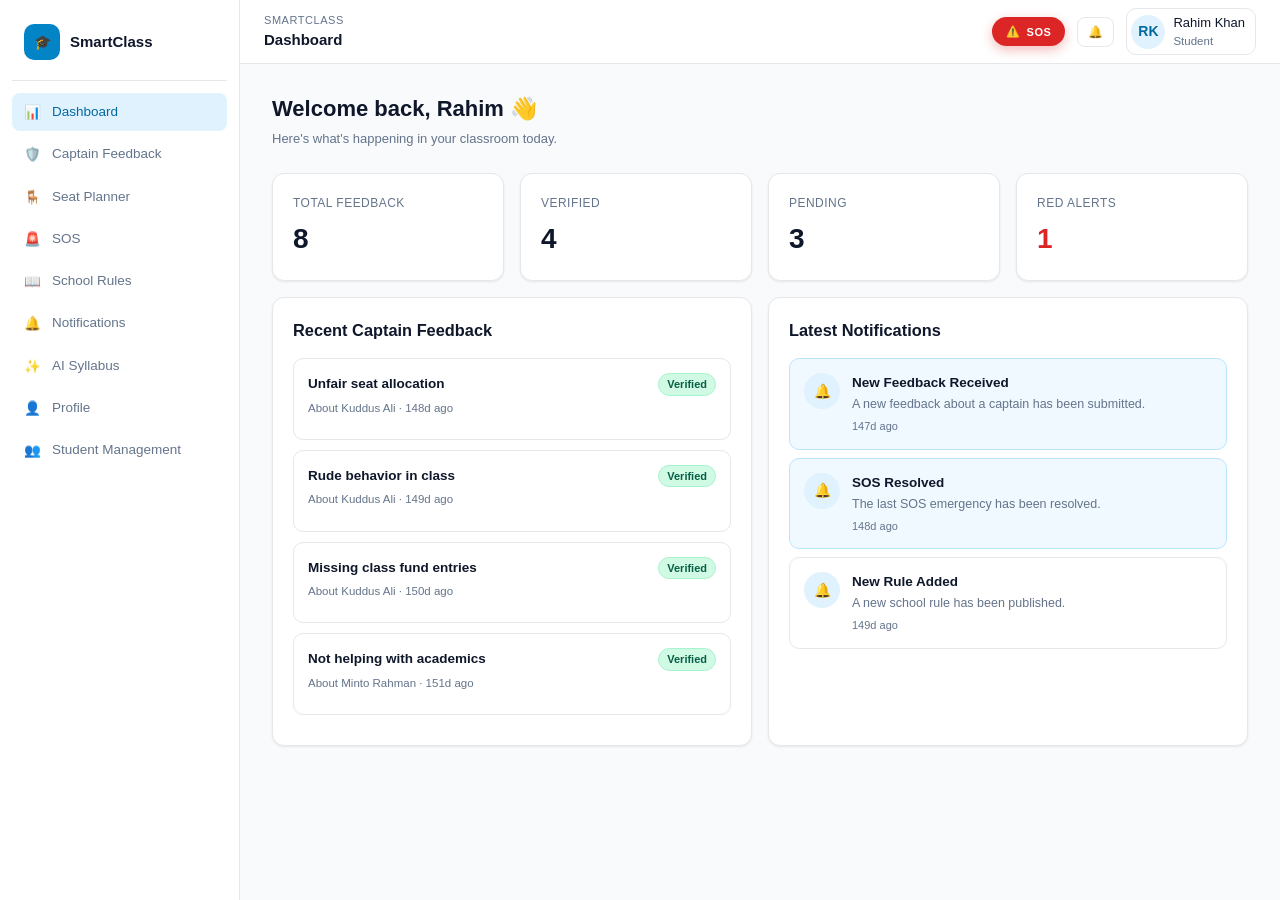
==== static-clone/index.html @ 302255a7 "Changes Co-authored-by: Rakiibb <108585835+Rakiibb@users.noreply.github.com>" ====
<!doctype html>
<html lang="en">
<head>
<meta charset="utf-8" />
<meta name="viewport" content="width=device-width, initial-scale=1" />
<title>Dashboard — SmartClass</title>
<link rel="stylesheet" href="css/style.css" />
</head>
<body>
<div class="app">
  <aside class="sidebar" id="sidebar"></aside>
  <div class="main">
    <header class="navbar" id="navbar"></header>
    <div class="content">
      <div class="page-header">
        <h1>Welcome back, <span id="uname"></span> 👋</h1>
        <p>Here's what's happening in your classroom today.</p>
      </div>

      <div class="grid cols-4 mb-4">
        <div class="card stat-card"><div class="label">Total Feedback</div><div class="value" id="s-total"></div></div>
        <div class="card stat-card"><div class="label">Verified</div><div class="value" id="s-verified"></div></div>
        <div class="card stat-card"><div class="label">Pending</div><div class="value" id="s-pending"></div></div>
        <div class="card stat-card"><div class="label">Red Alerts</div><div class="value" id="s-red" style="color:var(--red);"></div></div>
      </div>

      <div class="grid cols-2">
        <div class="card">
          <h3 class="mb-4">Recent Captain Feedback</h3>
          <div id="recent-fb"></div>
        </div>
        <div class="card">
          <h3 class="mb-4">Latest Notifications</h3>
          <div id="recent-notif"></div>
        </div>
      </div>
    </div>
  </div>
</div>

<script src="js/data.js"></script>
<script src="js/app.js"></script>
<script>
renderLayout("Dashboard");
document.getElementById("uname").textContent = DB.user.name.split(" ")[0];
document.getElementById("s-total").textContent = DB.feedback.length;
document.getElementById("s-verified").textContent = DB.feedback.filter(f => f.status === "Verified").length;
document.getElementById("s-pending").textContent = DB.feedback.filter(f => f.status === "Pending").length;

const verifiedByCap = {};
DB.feedback.filter(f => f.status === "Verified").forEach(f => {
  verifiedByCap[f.captainId] = (verifiedByCap[f.captainId] || 0) + 1;
});
const reds = Object.values(verifiedByCap).filter(n => n >= 3).length;
document.getElementById("s-red").textContent = reds;

document.getElementById("recent-fb").innerHTML = DB.feedback.slice(0,4).map(f => {
  const cap = DB.captains.find(c => c.id === f.captainId)?.name || "Unknown";
  return `<div class="fb-item">
    <div class="row between">
      <h4>${f.title}</h4>
      <span class="badge ${f.status.toLowerCase()}">${f.status}</span>
    </div>
    <div class="meta">About ${cap} · ${timeAgo(f.createdAt)}</div>
  </div>`;
}).join("") || '<p class="text-muted text-sm">No feedback yet.</p>';

document.getElementById("recent-notif").innerHTML = DB.notifications.slice(0,4).map(n => `
  <div class="notif ${n.read ? "" : "unread"}">
    <div class="icon-wrap">🔔</div>
    <div class="body">
      <h4>${n.title}</h4>
      <p>${n.message}</p>
      <div class="time">${timeAgo(n.createdAt)}</div>
    </div>
  </div>
`).join("");
</script>
</body>
</html>
---- static-clone/css/style.css ----
:root {
  --primary: #0284c7;
  --primary-dark: #0369a1;
  --primary-light: #e0f2fe;
  --bg: #f8fafc;
  --card: #ffffff;
  --border: #e5e7eb;
  --text: #0f172a;
  --muted: #64748b;
  --red: #dc2626;
  --amber: #d97706;
  --emerald: #059669;
  --radius: 12px;
  --shadow: 0 1px 3px rgba(0,0,0,.05), 0 1px 2px rgba(0,0,0,.03);
  --shadow-lg: 0 10px 25px -5px rgba(0,0,0,.08), 0 8px 10px -6px rgba(0,0,0,.04);
}

* { box-sizing: border-box; }
html, body { margin: 0; padding: 0; }
body {
  font-family: -apple-system, BlinkMacSystemFont, "Segoe UI", Roboto, "Helvetica Neue", sans-serif;
  color: var(--text);
  background: var(--bg);
  font-size: 14px;
  line-height: 1.5;
}
a { color: inherit; text-decoration: none; }
button { font-family: inherit; cursor: pointer; }
h1,h2,h3,h4 { margin: 0; font-weight: 600; }
p { margin: 0; }

/* App layout */
.app { display: flex; min-height: 100vh; }

/* Sidebar */
.sidebar {
  width: 240px;
  background: #fff;
  border-right: 1px solid var(--border);
  padding: 20px 12px;
  display: flex;
  flex-direction: column;
  gap: 4px;
  position: sticky;
  top: 0;
  height: 100vh;
  overflow-y: auto;
}
.sidebar .brand {
  display: flex; align-items: center; gap: 10px;
  padding: 4px 12px 20px; margin-bottom: 8px;
  border-bottom: 1px solid var(--border);
}
.sidebar .brand-icon {
  width: 36px; height: 36px; border-radius: 10px;
  background: var(--primary); color: #fff;
  display: flex; align-items: center; justify-content: center;
  font-weight: 700;
}
.sidebar .brand-name { font-weight: 600; font-size: 15px; }
.nav-item {
  display: flex; align-items: center; gap: 10px;
  padding: 9px 12px; border-radius: 8px;
  color: var(--muted); font-weight: 500; font-size: 13.5px;
  transition: background .15s, color .15s;
}
.nav-item:hover { background: #f1f5f9; color: var(--text); }
.nav-item.active { background: var(--primary-light); color: var(--primary-dark); }
.nav-item .icon { width: 18px; height: 18px; flex-shrink: 0; }

/* Main */
.main { flex: 1; display: flex; flex-direction: column; min-width: 0; }

/* Navbar */
.navbar {
  height: 64px;
  background: #fff;
  border-bottom: 1px solid var(--border);
  display: flex; align-items: center;
  padding: 0 24px; gap: 16px;
}
.navbar .title { font-weight: 600; font-size: 15px; }
.navbar .subtitle { font-size: 11px; text-transform: uppercase; color: var(--muted); letter-spacing: .05em; }
.navbar .right { margin-left: auto; display: flex; align-items: center; gap: 12px; }
.sos-btn {
  background: var(--red); color: #fff; border: none;
  padding: 8px 14px; border-radius: 999px;
  font-weight: 700; font-size: 11px; text-transform: uppercase; letter-spacing: .05em;
  display: inline-flex; align-items: center; gap: 6px;
  box-shadow: 0 4px 12px rgba(220,38,38,.3);
}
.sos-btn:hover { background: #b91c1c; }
.avatar {
  width: 34px; height: 34px; border-radius: 50%;
  background: var(--primary-light); color: var(--primary-dark);
  display: flex; align-items: center; justify-content: center;
  font-weight: 600;
}

/* Content */
.content { padding: 28px 32px; max-width: 1400px; width: 100%; }
.page-header { margin-bottom: 24px; }
.page-header h1 { font-size: 22px; }
.page-header p { color: var(--muted); margin-top: 4px; font-size: 13px; }

/* Cards & primitives */
.card {
  background: var(--card); border: 1px solid var(--border);
  border-radius: var(--radius); padding: 20px; box-shadow: var(--shadow);
}
.grid { display: grid; gap: 16px; }
.grid.cols-2 { grid-template-columns: repeat(2, 1fr); }
.grid.cols-3 { grid-template-columns: repeat(3, 1fr); }
.grid.cols-4 { grid-template-columns: repeat(4, 1fr); }
@media (max-width: 900px) { .grid.cols-3, .grid.cols-4 { grid-template-columns: repeat(2,1fr); } }
@media (max-width: 600px) { .grid.cols-2, .grid.cols-3, .grid.cols-4 { grid-template-columns: 1fr; } }

.stat-card .label { color: var(--muted); font-size: 12px; text-transform: uppercase; letter-spacing: .04em; }
.stat-card .value { font-size: 28px; font-weight: 700; margin-top: 6px; }
.stat-card .delta { font-size: 12px; color: var(--emerald); margin-top: 4px; }

/* Buttons */
.btn {
  display: inline-flex; align-items: center; gap: 6px;
  padding: 8px 14px; border-radius: 8px; font-weight: 500; font-size: 13px;
  border: 1px solid transparent; background: var(--primary); color: #fff;
}
.btn:hover { background: var(--primary-dark); }
.btn.outline { background: #fff; color: var(--text); border-color: var(--border); }
.btn.outline:hover { background: #f8fafc; }
.btn.ghost { background: transparent; color: var(--muted); }
.btn.danger { background: var(--red); }
.btn.danger:hover { background: #b91c1c; }
.btn.small { padding: 5px 10px; font-size: 12px; }

/* Form */
.field { margin-bottom: 14px; }
.field label { display: block; font-size: 13px; font-weight: 500; margin-bottom: 6px; }
.input, .textarea, .select {
  width: 100%; padding: 8px 12px; border: 1px solid var(--border);
  border-radius: 8px; font-size: 13.5px; background: #fff; font-family: inherit;
}
.input:focus, .textarea:focus, .select:focus {
  outline: none; border-color: var(--primary); box-shadow: 0 0 0 3px rgba(2,132,199,.15);
}
.textarea { resize: vertical; min-height: 100px; }

/* Badges */
.badge {
  display: inline-flex; align-items: center; gap: 4px;
  padding: 2px 8px; border-radius: 999px;
  font-size: 11px; font-weight: 600; border: 1px solid;
}
.badge.pending { background: #fef3c7; color: #92400e; border-color: #fde68a; }
.badge.verified { background: #d1fae5; color: #065f46; border-color: #a7f3d0; }
.badge.rejected { background: #f3f4f6; color: #4b5563; border-color: #e5e7eb; }
.badge.gray { background: #f3f4f6; color: #4b5563; border-color: #e5e7eb; }
.badge.red { background: var(--red); color: #fff; border-color: var(--red); }

/* Captain cards */
.captain-grid { display: grid; grid-template-columns: repeat(3,1fr); gap: 16px; }
@media (max-width: 1000px) { .captain-grid { grid-template-columns: repeat(2,1fr); } }
@media (max-width: 640px) { .captain-grid { grid-template-columns: 1fr; } }
.captain-card {
  background: #fff; border: 1px solid var(--border); border-radius: 16px;
  padding: 20px; box-shadow: var(--shadow); cursor: pointer;
  transition: transform .15s, box-shadow .15s;
  text-align: left;
}
.captain-card:hover { transform: translateY(-2px); box-shadow: var(--shadow-lg); }
.captain-card.tier-warning { border-color: #fde68a; }
.captain-card.tier-high { border-color: #fdba74; }
.captain-card.tier-red { border-color: #fca5a5; animation: pulse-red 1.8s infinite; }
@keyframes pulse-red {
  0%,100% { box-shadow: 0 0 0 0 rgba(220,38,38,.4); }
  50% { box-shadow: 0 0 0 8px rgba(220,38,38,0); }
}
.captain-card .top { display: flex; gap: 12px; align-items: flex-start; }
.captain-card .avatar-lg {
  width: 48px; height: 48px; border-radius: 50%;
  background: var(--primary-light); color: var(--primary-dark);
  display: flex; align-items: center; justify-content: center;
  font-weight: 600; flex-shrink: 0;
}
.captain-card .name { font-weight: 600; font-size: 15px; }
.captain-card .stats {
  display: grid; grid-template-columns: repeat(3,1fr); gap: 8px;
  margin-top: 16px;
}
.captain-card .stat {
  background: #f8fafc; border-radius: 8px; padding: 8px; text-align: center;
}
.captain-card .stat .n { font-size: 18px; font-weight: 700; }
.captain-card .stat .l { font-size: 10px; color: var(--muted); text-transform: uppercase; letter-spacing: .04em; }

/* Dialog */
.dialog-backdrop {
  position: fixed; inset: 0; background: rgba(0,0,0,.5);
  display: none; align-items: center; justify-content: center;
  z-index: 100; padding: 20px;
}
.dialog-backdrop.open { display: flex; }
.dialog {
  background: #fff; border-radius: 16px; box-shadow: var(--shadow-lg);
  max-width: 640px; width: 100%; max-height: 85vh; overflow-y: auto;
  padding: 24px;
}
.dialog-header {
  display: flex; align-items: center; justify-content: space-between;
  margin-bottom: 16px; padding-bottom: 12px; border-bottom: 1px solid var(--border);
}
.dialog-header h2 { font-size: 17px; }
.close-btn {
  background: transparent; border: none; font-size: 20px;
  color: var(--muted); width: 32px; height: 32px; border-radius: 6px;
}
.close-btn:hover { background: #f1f5f9; }

/* Feedback item */
.fb-item {
  border: 1px solid var(--border); border-radius: 10px; padding: 14px;
  margin-bottom: 10px;
}
.fb-item h4 { font-size: 13.5px; }
.fb-item .meta { display: flex; gap: 6px; align-items: center; flex-wrap: wrap; margin: 4px 0 8px; font-size: 11.5px; color: var(--muted); }
.fb-item p { font-size: 13px; color: #374151; }

/* Table */
.table { width: 100%; border-collapse: collapse; font-size: 13px; }
.table th { text-align: left; padding: 10px 12px; background: #f8fafc; color: var(--muted); font-size: 11px; text-transform: uppercase; letter-spacing: .04em; font-weight: 600; border-bottom: 1px solid var(--border); }
.table td { padding: 12px; border-bottom: 1px solid var(--border); }
.table tr:last-child td { border-bottom: none; }

/* Seat planner */
.seat-grid { display: grid; grid-template-columns: repeat(6, 1fr); gap: 8px; max-width: 640px; }
.seat {
  aspect-ratio: 1; border-radius: 8px; background: #f1f5f9;
  display: flex; flex-direction: column; align-items: center; justify-content: center;
  padding: 6px; font-size: 11px; text-align: center;
  border: 2px solid transparent;
}
.seat.occupied { background: var(--primary-light); border-color: var(--primary); }
.seat.captain { background: #fef3c7; border-color: var(--amber); }
.seat .roll { font-weight: 700; font-size: 13px; }

/* Notifications */
.notif { display: flex; gap: 12px; padding: 14px; border-radius: 10px; border: 1px solid var(--border); margin-bottom: 8px; }
.notif.unread { background: #f0f9ff; border-color: #bae6fd; }
.notif .icon-wrap { width: 36px; height: 36px; border-radius: 50%; background: var(--primary-light); color: var(--primary); display: flex; align-items: center; justify-content: center; flex-shrink: 0; }
.notif .body h4 { font-size: 13.5px; }
.notif .body p { color: var(--muted); font-size: 12.5px; margin-top: 2px; }
.notif .time { font-size: 11px; color: var(--muted); margin-top: 4px; }

/* Toast */
.toast {
  position: fixed; bottom: 24px; right: 24px;
  background: #0f172a; color: #fff; padding: 12px 18px; border-radius: 8px;
  box-shadow: var(--shadow-lg); font-size: 13px; z-index: 200;
  animation: slidein .2s;
}
@keyframes slidein { from { transform: translateY(20px); opacity: 0; } }

/* Utilities */
.row { display: flex; align-items: center; gap: 12px; }
.between { justify-content: space-between; }
.mt-4 { margin-top: 16px; } .mt-6 { margin-top: 24px; }
.mb-2 { margin-bottom: 8px; } .mb-4 { margin-bottom: 16px; }
.text-muted { color: var(--muted); }
.text-sm { font-size: 12.5px; }
.text-xs { font-size: 11.5px; }
.hidden { display: none !important; }
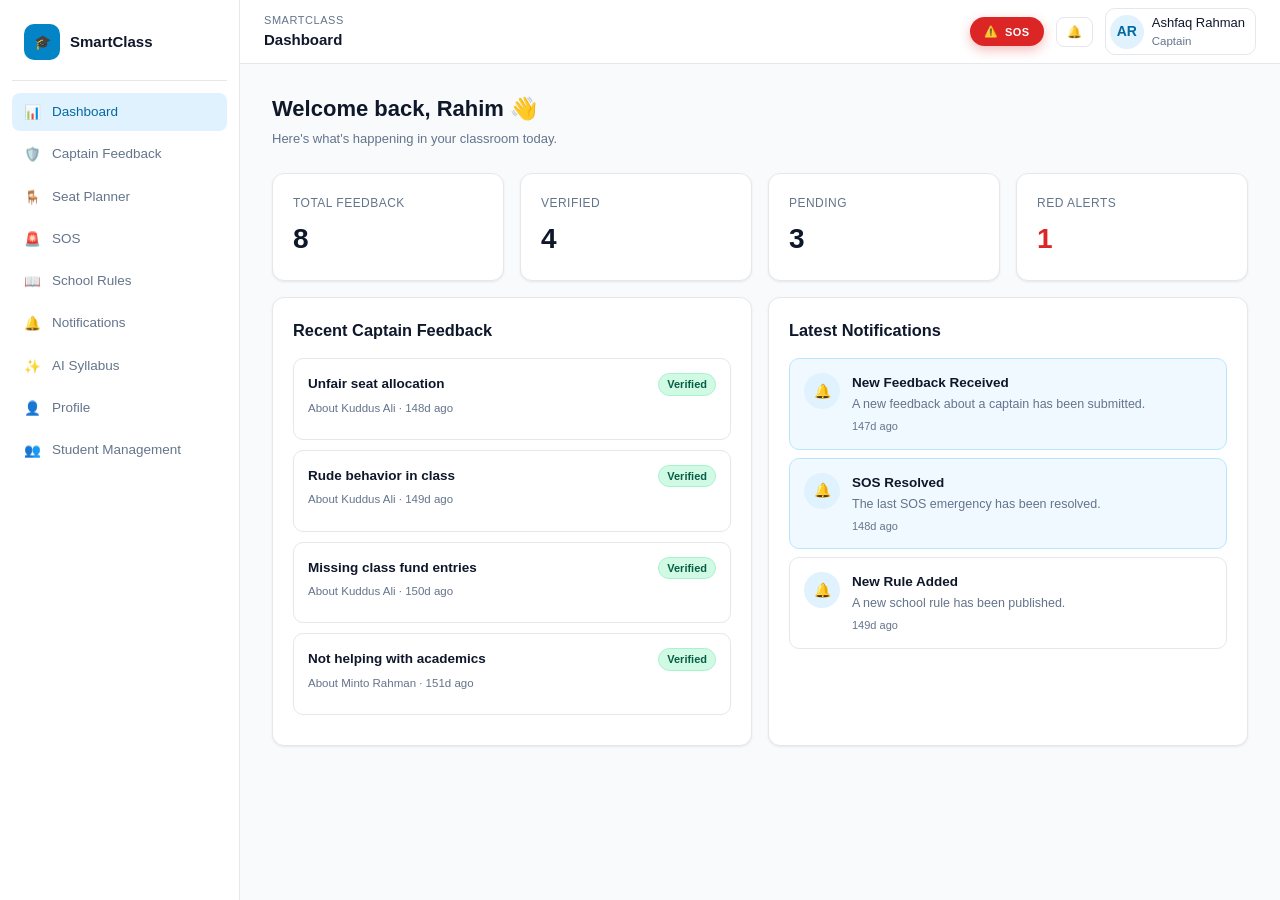
==== commit 8bfdc48b: "Changes Co-authored-by: Rakiibb <108585835+Rakiibb@users.noreply.github.com>" ====
--- a/static-clone/index.html
+++ b/static-clone/index.html
@@ -8,9 +8,39 @@
 </head>
 <body>
 <div class="app">
-  <aside class="sidebar" id="sidebar"></aside>
+  <aside class="sidebar">
+      <div class="brand">
+        <div class="brand-icon">🎓</div>
+        <div class="brand-name">SmartClass</div>
+      </div>
+      <a href="index.html" class="nav-item active"><span class="icon">📊</span><span>Dashboard</span></a>
+      <a href="captain-feedback.html" class="nav-item"><span class="icon">🛡️</span><span>Captain Feedback</span></a>
+      <a href="seat-planner.html" class="nav-item"><span class="icon">🪑</span><span>Seat Planner</span></a>
+      <a href="sos.html" class="nav-item"><span class="icon">🚨</span><span>SOS</span></a>
+      <a href="school-rules.html" class="nav-item"><span class="icon">📖</span><span>School Rules</span></a>
+      <a href="notifications.html" class="nav-item"><span class="icon">🔔</span><span>Notifications</span></a>
+      <a href="ai-syllabus.html" class="nav-item"><span class="icon">✨</span><span>AI Syllabus</span></a>
+      <a href="profile.html" class="nav-item"><span class="icon">👤</span><span>Profile</span></a>
+      <a href="student-management.html" class="nav-item"><span class="icon">👥</span><span>Student Management</span></a>
+    </aside>
   <div class="main">
-    <header class="navbar" id="navbar"></header>
+    <header class="navbar">
+      <div>
+        <div class="subtitle">SmartClass</div>
+        <div class="title">Dashboard</div>
+      </div>
+      <div class="right">
+        <button class="sos-btn" onclick="location.href='sos.html'"><span>⚠️</span> SOS</button>
+        <a href="notifications.html" class="btn outline small" title="Notifications">🔔</a>
+        <div class="row" style="border:1px solid var(--border);border-radius:10px;padding:4px 10px 4px 4px;gap:8px;">
+          <div class="avatar">AR</div>
+          <div>
+            <div style="font-size:13px;font-weight:500;">Ashfaq Rahman</div>
+            <div class="text-xs text-muted" style="text-transform:capitalize;">captain</div>
+          </div>
+        </div>
+      </div>
+    </header>
     <div class="content">
       <div class="page-header">
         <h1>Welcome back, <span id="uname"></span> 👋</h1>
@@ -41,7 +71,6 @@
 <script src="js/data.js"></script>
 <script src="js/app.js"></script>
 <script>
-renderLayout("Dashboard");
 document.getElementById("uname").textContent = DB.user.name.split(" ")[0];
 document.getElementById("s-total").textContent = DB.feedback.length;
 document.getElementById("s-verified").textContent = DB.feedback.filter(f => f.status === "Verified").length;
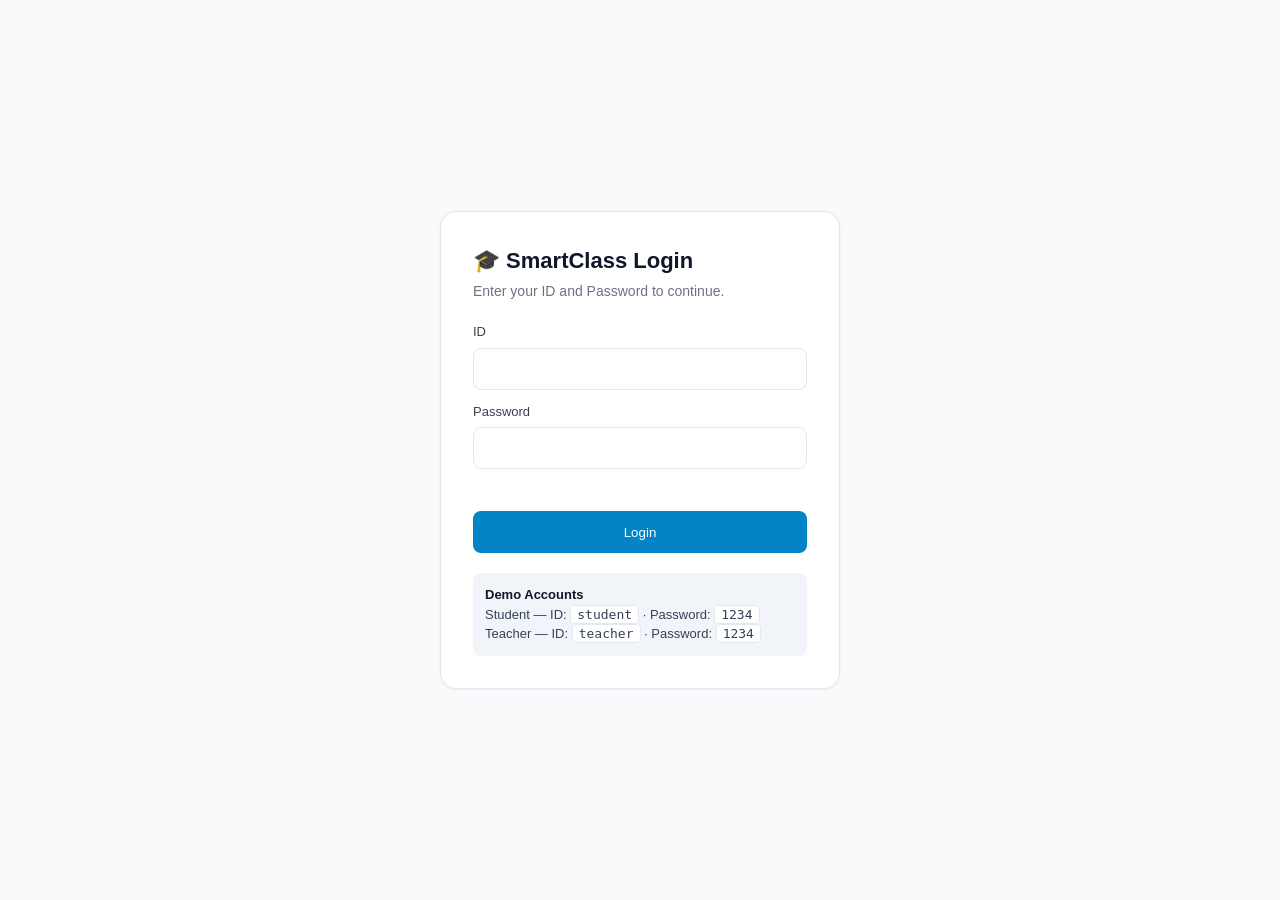
==== commit 4e9e6d4a: "Changes Co-authored-by: Rakiibb <108585835+Rakiibb@users.noreply.github.com>" ====
--- a/static-clone/index.html
+++ b/static-clone/index.html
@@ -5,6 +5,7 @@
 <meta name="viewport" content="width=device-width, initial-scale=1" />
 <title>Dashboard — SmartClass</title>
 <link rel="stylesheet" href="css/style.css" />
+<script src="js/auth.js"></script>
 </head>
 <body>
 <div class="app">
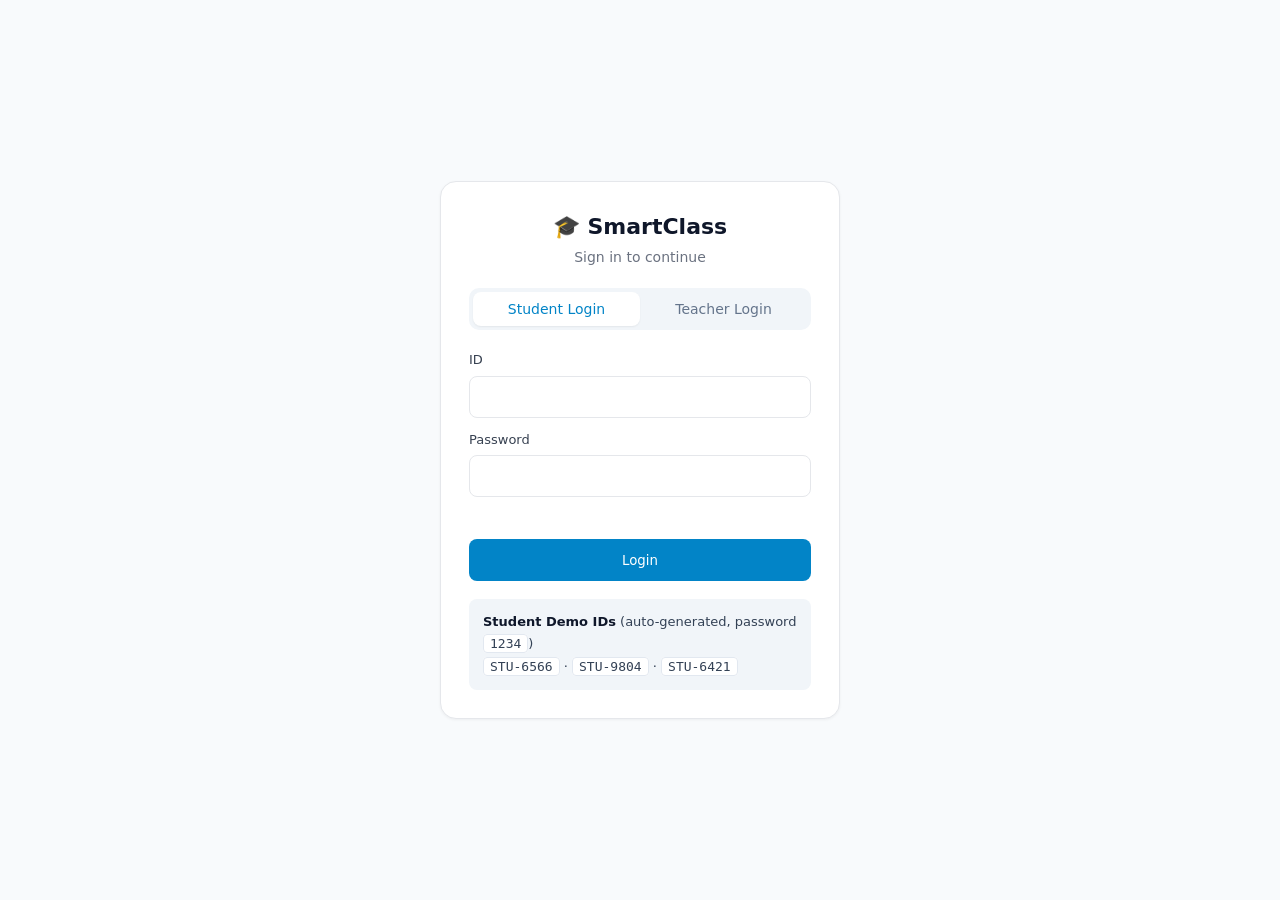
==== commit 7a27a45b: "Changes Co-authored-by: Rakiibb <108585835+Rakiibb@users.noreply.github.com>" ====
--- a/static-clone/index.html
+++ b/static-clone/index.html
@@ -16,6 +16,7 @@
       </div>
       <a href="index.html" class="nav-item active"><span class="icon">📊</span><span>Dashboard</span></a>
       <a href="captain-feedback.html" class="nav-item"><span class="icon">🛡️</span><span>Captain Feedback</span></a>
+      <a href="captain-feedback.html#corruption-money" class="nav-item"><span class="icon">💰</span><span>Corruption Money</span></a>
       <a href="seat-planner.html" class="nav-item"><span class="icon">🪑</span><span>Seat Planner</span></a>
       <a href="sos.html" class="nav-item"><span class="icon">🚨</span><span>SOS</span></a>
       <a href="school-rules.html" class="nav-item"><span class="icon">📖</span><span>School Rules</span></a>
--- a/static-clone/css/style.css
+++ b/static-clone/css/style.css
@@ -83,13 +83,40 @@
 .navbar .subtitle { font-size: 11px; text-transform: uppercase; color: var(--muted); letter-spacing: .05em; }
 .navbar .right { margin-left: auto; display: flex; align-items: center; gap: 12px; }
 .sos-btn {
-  background: var(--red); color: #fff; border: none;
-  padding: 8px 14px; border-radius: 999px;
-  font-weight: 700; font-size: 11px; text-transform: uppercase; letter-spacing: .05em;
-  display: inline-flex; align-items: center; gap: 6px;
-  box-shadow: 0 4px 12px rgba(220,38,38,.3);
-}
-.sos-btn:hover { background: #b91c1c; }
+  position: relative;
+  width: 46px; height: 46px; padding: 0;
+  border-radius: 50%; border: 2px solid #fff;
+  background: radial-gradient(circle at 30% 30%, #ff6b6b 0%, #dc2626 55%, #7f1d1d 100%);
+  color: #fff; cursor: pointer;
+  font-weight: 900; font-size: 11px; letter-spacing: .05em;
+  display: inline-flex; align-items: center; justify-content: center;
+  box-shadow:
+    0 6px 16px rgba(220,38,38,.5),
+    0 0 0 0 rgba(220,38,38,.6),
+    0 -2px 6px rgba(0,0,0,.25) inset;
+  transition: transform .15s ease, filter .2s ease;
+  animation: sosPulse 1.4s ease-out infinite, sosShake 1.4s ease-in-out infinite;
+}
+.sos-btn > span:first-child { display: none; }
+.sos-btn::after {
+  content: "SOS";
+}
+.sos-btn:hover {
+  transform: scale(1.08);
+  filter: brightness(1.08);
+}
+.sos-btn:active { transform: scale(.95); }
+@keyframes sosPulse {
+  0%   { box-shadow: 0 6px 16px rgba(220,38,38,.5), 0 0 0 0 rgba(220,38,38,.7),  0 -2px 6px rgba(0,0,0,.25) inset; }
+  100% { box-shadow: 0 6px 16px rgba(220,38,38,.5), 0 0 0 14px rgba(220,38,38,0), 0 -2px 6px rgba(0,0,0,.25) inset; }
+}
+@keyframes sosShake {
+  0%, 100% { transform: rotate(0deg); }
+  20% { transform: rotate(-6deg); }
+  40% { transform: rotate(6deg); }
+  60% { transform: rotate(-4deg); }
+  80% { transform: rotate(4deg); }
+}
 .avatar {
   width: 34px; height: 34px; border-radius: 50%;
   background: var(--primary-light); color: var(--primary-dark);
